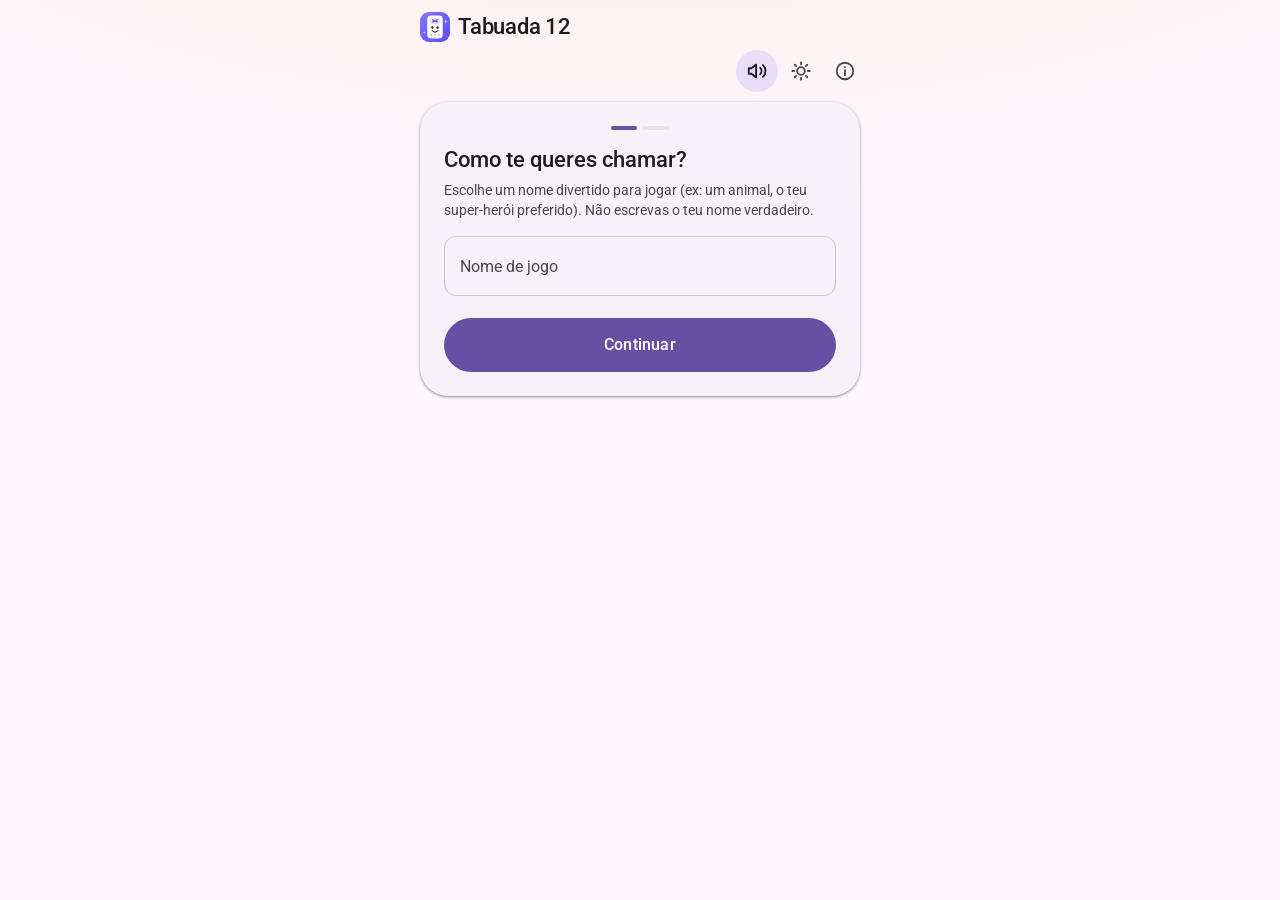
==== index.html @ 62dbfce0 "Record one entry per session and drop the duplicate footer link - the record history now appends the" ====
<!doctype html>
<html lang="pt-PT">
<head>
  <meta charset="utf-8">
  <meta name="viewport" content="width=device-width, initial-scale=1, viewport-fit=cover">
  <title>Tabuada 12 — Joga com o teu mascote</title>
  <meta name="description" content="Jogo gratuito para treinar a tabuada do 1 ao 12 com mascotes divertidos.">
  <meta name="theme-color" content="#fef7ff" media="(prefers-color-scheme: light)">
  <meta name="theme-color" content="#141218" media="(prefers-color-scheme: dark)">
  <link rel="icon" type="image/svg+xml" href="assets/icon.svg">
  <link rel="apple-touch-icon" href="assets/apple-touch-icon.png">
  <link rel="manifest" href="manifest.webmanifest">
  <link rel="preconnect" href="https://fonts.googleapis.com">
  <link rel="preconnect" href="https://fonts.gstatic.com" crossorigin>
  <link href="https://fonts.googleapis.com/css2?family=Roboto:wght@400;500;700&display=swap" rel="stylesheet">
  <link rel="stylesheet" href="styles.css">
  <script>
    (function () {
      try {
        var saved = localStorage.getItem('tabuada12.theme');
        var theme = saved === 'light' || saved === 'dark'
          ? saved
          : (window.matchMedia('(prefers-color-scheme: dark)').matches ? 'dark' : 'light');
        document.documentElement.dataset.theme = theme;
      } catch (error) {
        document.documentElement.dataset.theme = 'light';
      }
    })();
  </script>
</head>
<body>
  <main class="app">
    <header class="top-app-bar">
      <div class="brand">
        <div class="brand-mark" aria-hidden="true">
          <img src="assets/icon.svg" alt="" width="30" height="30">
        </div>
        <h1 class="brand-title">Tabuada 12</h1>
      </div>
      <div class="top-actions">
          <button id="soundToggle" class="icon-button" type="button" aria-pressed="true" aria-label="Desativar efeitos sonoros" title="Efeitos sonoros">
            <svg class="icon-on" viewBox="0 0 24 24" fill="none" stroke="currentColor" stroke-width="2" stroke-linecap="round" stroke-linejoin="round" aria-hidden="true">
              <path d="M11 5 6 9H3v6h3l5 4V5Z"/>
              <path d="M15.5 8.5a5 5 0 0 1 0 7"/>
              <path d="M18.5 5.5a9 9 0 0 1 0 13"/>
            </svg>
            <svg class="icon-off" viewBox="0 0 24 24" fill="none" stroke="currentColor" stroke-width="2" stroke-linecap="round" stroke-linejoin="round" aria-hidden="true">
              <path d="M11 5 6 9H3v6h3l5 4V5Z"/>
              <path d="m16 9 5 6M21 9l-5 6"/>
            </svg>
          </button>
          <button id="themeToggle" class="icon-button" type="button" aria-label="Mudar para tema noturno" title="Tema dia / noite">
            <svg class="icon-sun" viewBox="0 0 24 24" fill="none" stroke="currentColor" stroke-width="2" stroke-linecap="round" stroke-linejoin="round" aria-hidden="true">
              <circle cx="12" cy="12" r="4.2"/>
              <path d="M12 2.5v2M12 19.5v2M2.5 12h2M19.5 12h2M5.2 5.2l1.4 1.4M17.4 17.4l1.4 1.4M18.8 5.2l-1.4 1.4M6.6 17.4l-1.4 1.4"/>
            </svg>
            <svg class="icon-moon" viewBox="0 0 24 24" fill="none" stroke="currentColor" stroke-width="2" stroke-linecap="round" stroke-linejoin="round" aria-hidden="true">
              <path d="M20 14.5A8.5 8.5 0 0 1 9.5 4 8.5 8.5 0 1 0 20 14.5Z"/>
            </svg>
          </button>
          <button id="editBtn" class="icon-button" type="button" aria-label="Mudar nome ou mascote" title="Mudar nome ou mascote" hidden>
            <svg viewBox="0 0 24 24" fill="none" stroke="currentColor" stroke-width="2" stroke-linecap="round" stroke-linejoin="round" aria-hidden="true">
              <path d="M4 20h4L19 9a2.83 2.83 0 0 0-4-4L4 16v4Z"/>
              <path d="m14.5 5.5 4 4"/>
            </svg>
          </button>
          <button id="aboutBtn" class="icon-button" type="button" aria-label="Licença e privacidade" title="Licença e privacidade" aria-haspopup="dialog">
            <svg viewBox="0 0 24 24" fill="none" stroke="currentColor" stroke-width="2" stroke-linecap="round" stroke-linejoin="round" aria-hidden="true">
              <circle cx="12" cy="12" r="9"/>
              <path d="M12 11v5.5"/>
              <circle cx="12" cy="7.8" r="1.1" fill="currentColor" stroke="none"/>
            </svg>
          </button>
        </div>
    </header>

    <section class="card" id="setup" aria-label="Configuração do jogo">
      <div class="stepper" aria-hidden="true">
        <span class="stepper-dot is-active" id="stepDot1"></span>
        <span class="stepper-dot" id="stepDot2"></span>
      </div>

      <div id="nameStep">
        <h2 class="setup-title">Como te queres chamar?</h2>
        <p class="setup-text">Escolhe um nome divertido para jogar (ex: um animal, o teu super-herói preferido). Não escrevas o teu nome verdadeiro.</p>
        <form id="nameForm" novalidate>
          <div class="field">
            <input id="nameInput" class="field-input" type="text" name="alcunha" placeholder=" " maxlength="20" autocomplete="off" autocapitalize="words" spellcheck="false" enterkeyhint="next" aria-describedby="nameError">
            <label class="field-label" for="nameInput">Nome de jogo</label>
          </div>
          <p class="field-error" id="nameError" role="alert" hidden>Escreve um nome de jogo para continuar.</p>
          <button class="next-button spaced" type="submit">Continuar</button>
        </form>
      </div>

      <div id="mascotStep" hidden>
        <h2 class="setup-title" id="mascotTitle">Escolhe o teu mascote</h2>
        <p class="setup-text" id="mascotText">Quem queres que te faça as perguntas?</p>
        <div class="mascot-scroller" id="mascotScroller">
          <div class="mascot-grid" id="mascotGrid" role="group" aria-label="Escolhe o teu mascote"></div>
        </div>
        <div class="mascot-pages" id="mascotPages" aria-hidden="true"></div>
        <p class="mascot-hint" id="mascotHint">
          Desliza para ver mais
          <svg viewBox="0 0 24 24" fill="none" stroke="currentColor" stroke-width="2.2" stroke-linecap="round" stroke-linejoin="round" aria-hidden="true">
            <path d="M5 12h13"/>
            <path d="m12.5 5.5 6.5 6.5-6.5 6.5"/>
          </svg>
        </p>
        <div class="coach" id="coachPreview" hidden>
          <div class="coach-face">
            <div class="avatar" id="setupAvatar" aria-hidden="true"></div>
            <span class="coach-name" id="setupName">Mascote</span>
          </div>
          <p class="bubble" data-tone="info">
            <span class="bubble-text" id="setupBubbleText"></span>
          </p>
        </div>
        <button class="next-button spaced" id="startBtn" type="button" disabled>Vamos jogar!</button>
      </div>
    </section>

    <section id="game" hidden>
      <section class="stats" aria-label="Estatísticas da sessão">
        <div class="stat stat--time stat--static">
          <span class="stat-value" id="statTime" aria-label="Tempo de jogo">0:00</span>
          <span class="stat-label">Tempo</span>
        </div>
        <button class="stat stat--correct" id="statCorrectBtn" type="button" aria-haspopup="dialog">
          <span class="stat-value" id="statCorrect">0</span>
          <span class="stat-label">Acertos</span>
        </button>
        <button class="stat stat--miss" id="statMissBtn" type="button" aria-haspopup="dialog">
          <span class="stat-value" id="statMiss">0</span>
          <span class="stat-label">Falhas</span>
        </button>
        <div class="stat stat--static">
          <span class="stat-value" id="statStreak">0</span>
          <span class="stat-label">Série</span>
        </div>
        <button class="stat stat--best" id="statBestBtn" type="button" aria-haspopup="dialog">
          <span class="stat-value" id="statBest">0</span>
          <span class="stat-label">Recorde</span>
        </button>
      </section>

      <section class="card" id="card" aria-label="Jogo da tabuada">
        <div class="coach">
          <div class="coach-face">
            <div class="avatar" id="gameAvatar" aria-hidden="true"></div>
            <span class="coach-name" id="gameName">Mascote</span>
          </div>
          <p class="bubble" id="bubble" data-tone="neutral" aria-live="polite">
            <span class="bubble-icon" id="bubbleIcon" aria-hidden="true" hidden></span>
            <span class="bubble-text" id="bubbleText"></span>
          </p>
        </div>
        <p class="visually-hidden" id="srQuestion" aria-live="polite"></p>

        <div class="question" id="question" aria-hidden="true">
          <span id="factorA">3</span>
          <span class="operator">×</span>
          <span id="factorB">4</span>
          <span class="operator">=</span>
          <span class="answer is-empty" id="answerBox">?</span>
        </div>

        <div class="keypad" id="keypad" aria-label="Teclado numérico">
          <button type="button" class="key" data-key="1">1</button>
          <button type="button" class="key" data-key="2">2</button>
          <button type="button" class="key" data-key="3">3</button>
          <button type="button" class="key" data-key="4">4</button>
          <button type="button" class="key" data-key="5">5</button>
          <button type="button" class="key" data-key="6">6</button>
          <button type="button" class="key" data-key="7">7</button>
          <button type="button" class="key" data-key="8">8</button>
          <button type="button" class="key" data-key="9">9</button>
          <button type="button" class="key key--delete" data-key="del" aria-label="Apagar">
            <svg viewBox="0 0 24 24" fill="none" stroke="currentColor" stroke-width="2.1" stroke-linecap="round" stroke-linejoin="round" aria-hidden="true">
              <path d="M20 6H9.5a2 2 0 0 0-1.5.7l-4.3 5a2 2 0 0 0 0 2.6l4.3 5a2 2 0 0 0 1.5.7H20a2 2 0 0 0 2-2V8a2 2 0 0 0-2-2Z"/>
              <path d="m13 10 5 4M18 10l-5 4"/>
            </svg>
          </button>
          <button type="button" class="key" data-key="0">0</button>
          <button type="button" class="key key--confirm" id="confirmBtn" data-key="ok" aria-label="Confirmar resposta">
            <svg viewBox="0 0 24 24" fill="none" stroke="currentColor" stroke-width="2.6" stroke-linecap="round" stroke-linejoin="round" aria-hidden="true">
              <path d="m5 12.5 4.5 4.5L19 7.5"/>
            </svg>
          </button>
        </div>

        <button class="next-button spaced" id="nextBtn" type="button" hidden>Próxima conta</button>
      </section>
    </section>
  </main>

  <div class="confetti" id="confetti" aria-hidden="true"></div>

  <dialog class="sheet" id="correctDialog" aria-labelledby="correctTitle">
    <div class="sheet-handle" aria-hidden="true"></div>
    <h2 class="sheet-title" id="correctTitle" tabindex="-1">Acertos da sessão</h2>
    <div class="sheet-body">
      <p class="detail-lead" id="correctLead">0 acertos.</p>
      <p class="detail-split" id="correctSplit">0 à primeira, 0 à segunda.</p>
      <p class="about-note">
        Contas certas desde o início desta sessão de jogo. Acertar à segunda
        conta na mesma conta, mas não aumenta a série.
      </p>
    </div>
    <form method="dialog" class="sheet-actions">
      <button class="next-button" type="submit">Fechar</button>
    </form>
  </dialog>

  <dialog class="sheet" id="missDialog" aria-labelledby="missTitle">
    <div class="sheet-handle" aria-hidden="true"></div>
    <h2 class="sheet-title" id="missTitle" tabindex="-1">Falhas da sessão</h2>
    <div class="sheet-body">
      <p class="detail-lead" id="missLead">0 falhas.</p>
      <p class="detail-split" id="missSplit">0 na primeira tentativa, 0 na segunda.</p>
      <p class="about-note">
        Cada tentativa errada conta como uma falha, mesmo quando acertas na
        tentativa seguinte. As contas que falhas aparecem mais vezes.
      </p>
    </div>
    <form method="dialog" class="sheet-actions">
      <button class="next-button" type="submit">Fechar</button>
    </form>
  </dialog>

  <dialog class="sheet" id="bestDialog" aria-labelledby="bestTitle">
    <div class="sheet-handle" aria-hidden="true"></div>
    <h2 class="sheet-title" id="bestTitle" tabindex="-1">As melhores sessões</h2>
    <div class="sheet-body">
      <p class="detail-lead" id="bestLead">Ainda não há recordes.</p>
      <ol class="record-list" id="recordList"></ol>
      <p class="about-note" id="bestNote" hidden>
        Cada sessão conta uma vez, com a melhor série que alcançaste nela.
        A série são os acertos seguidos à primeira tentativa.
      </p>
    </div>
    <form method="dialog" class="sheet-actions">
      <button class="next-button" type="submit">Fechar</button>
    </form>
  </dialog>

  <dialog class="sheet" id="aboutDialog" aria-labelledby="aboutTitle">
    <div class="sheet-handle" aria-hidden="true"></div>
    <h2 class="sheet-title" id="aboutTitle" tabindex="-1">Sobre esta aplicação</h2>

    <div class="sheet-body">
      <section class="about-block">
        <h3 class="about-heading">
          <svg viewBox="0 0 24 24" fill="none" stroke="currentColor" stroke-width="2" stroke-linecap="round" stroke-linejoin="round" aria-hidden="true">
            <path d="M12 3 4.5 6v6c0 4.4 3.2 7.9 7.5 9 4.3-1.1 7.5-4.6 7.5-9V6Z"/>
          </svg>
          Privacidade
        </h3>
        <p>Nada do que escreves ou respondes sai deste dispositivo.</p>
        <ul>
          <li>Não há contas, nem servidores, nem base de dados.</li>
          <li>O nome de jogo, o mascote e o progresso ficam guardados no teu navegador.</li>
          <li>Não há análises, publicidade, rastreadores nem scripts de terceiros.</li>
          <li>O único pedido externo é a tipografia Roboto, ao Google Fonts, que não recebe dados teus.</li>
        </ul>
        <p class="about-note">
          O nome de jogo e o mascote ficam guardados durante 1 ano; o progresso
          expira ao fim de 24 horas. Podes apagar tudo limpando os dados do site
          no navegador.
        </p>
      </section>

      <section class="about-block">
        <h3 class="about-heading">
          <svg viewBox="0 0 24 24" fill="none" stroke="currentColor" stroke-width="2" stroke-linecap="round" stroke-linejoin="round" aria-hidden="true">
            <path d="M12 3v18M5 8h9a3 3 0 0 1 0 6H8a3 3 0 0 0 0 6h9"/>
          </svg>
          Licença
        </h3>
        <p>
          A aplicação é software livre, distribuída sob a
          <strong>licença MIT</strong>.
        </p>
        <ul class="about-list">
          <li>
            <strong>Fluent Emoji</strong> — mascotes da Microsoft, licença MIT.
          </li>
          <li>
            <strong>Roboto</strong> — tipografia da Google, licença Apache 2.0.
          </li>
          <li>
            <strong>Material Design 3</strong> — sistema visual da Google,
            licença Apache 2.0.
          </li>
        </ul>
        <p class="about-note">
          O texto integral das licenças está no ficheiro
          <code>LICENSE</code> do projeto.
        </p>
        <p class="about-link-row">
          <a class="about-link" href="https://github.com/mcduarte2000/tabuada12" target="_blank" rel="noopener noreferrer">
            <svg viewBox="0 0 24 24" fill="currentColor" aria-hidden="true">
              <path d="M12 .5C5.73.5.5 5.73.5 12a11.5 11.5 0 0 0 7.86 10.92c.58.1.79-.25.79-.56v-2c-3.2.7-3.88-1.37-3.88-1.37-.53-1.34-1.3-1.7-1.3-1.7-1.05-.72.08-.7.08-.7 1.17.08 1.78 1.2 1.78 1.2 1.03 1.77 2.7 1.26 3.36.96.1-.75.4-1.26.73-1.55-2.55-.29-5.23-1.28-5.23-5.7 0-1.26.45-2.29 1.19-3.1-.12-.29-.52-1.46.11-3.05 0 0 .97-.31 3.18 1.18a11 11 0 0 1 5.79 0c2.2-1.49 3.17-1.18 3.17-1.18.63 1.59.23 2.76.12 3.05.74.81 1.18 1.84 1.18 3.1 0 4.43-2.69 5.4-5.25 5.69.41.36.78 1.06.78 2.14v3.17c0 .31.21.67.8.56A11.5 11.5 0 0 0 23.5 12C23.5 5.73 18.27.5 12 .5Z"/>
            </svg>
            Ver o código no GitHub
          </a>
        </p>
      </section>
    </div>

    <form method="dialog" class="sheet-actions">
      <button class="next-button" type="submit">Fechar</button>
    </form>
  </dialog>

  <noscript>
    <p style="text-align:center;font-family:system-ui,sans-serif;padding:24px">Esta aplicação precisa de JavaScript ativado para funcionar.</p>
  </noscript>

  <script src="mascots.js"></script>
  <script src="app.js"></script>
</body>
</html>
---- styles.css ----
:root {
  color-scheme: light;

  --md-primary: #6750a4;
  --md-on-primary: #ffffff;
  --md-primary-container: #eaddff;
  --md-on-primary-container: #21005d;
  --md-secondary-container: #e8def8;
  --md-on-secondary-container: #1d192b;
  --md-surface: #fef7ff;
  --md-on-surface: #1d1b20;
  --md-surface-variant: #e7e0ec;
  --md-on-surface-variant: #49454f;
  --md-outline-variant: #cac4d0;
  --md-surface-container-low: #f7f2fa;
  --md-surface-container: #f3edf7;
  --md-surface-container-high: #ece6f0;
  --md-surface-container-highest: #e6e0e9;
  --md-error: #b3261e;
  --md-error-container: #f9dedc;
  --md-on-error-container: #410e0b;

  --success: #146c2e;
  --success-container: #c4eed0;
  --on-success-container: #00210b;

  --mascot-bg: #fde8d4;

  --elevation-1: 0 1px 2px 0 rgba(0, 0, 0, .3), 0 1px 3px 1px rgba(0, 0, 0, .12);
  --elevation-2: 0 1px 2px 0 rgba(0, 0, 0, .3), 0 2px 6px 2px rgba(0, 0, 0, .12);

  --motion-standard: cubic-bezier(.2, 0, 0, 1);
  --motion-emphasized: cubic-bezier(.05, .7, .1, 1);
}

:root[data-theme="dark"] {
  color-scheme: dark;

  --md-primary: #d0bcff;
  --md-on-primary: #381e72;
  --md-primary-container: #4f378b;
  --md-on-primary-container: #eaddff;
  --md-secondary-container: #4a4458;
  --md-on-secondary-container: #e8def8;
  --md-surface: #141218;
  --md-on-surface: #e6e0e9;
  --md-surface-variant: #49454f;
  --md-on-surface-variant: #cac4d0;
  --md-outline-variant: #49454f;
  --md-surface-container-low: #1d1b20;
  --md-surface-container: #211f26;
  --md-surface-container-high: #2b2930;
  --md-surface-container-highest: #36343b;
  --md-error: #f2b8b5;
  --md-error-container: #8c1d18;
  --md-on-error-container: #f9dedc;

  --success: #8bd99f;
  --success-container: #0b5222;
  --on-success-container: #a7f5b8;

  --elevation-1: 0 1px 2px 0 rgba(0, 0, 0, .5), 0 1px 3px 1px rgba(0, 0, 0, .35);
  --elevation-2: 0 1px 2px 0 rgba(0, 0, 0, .5), 0 2px 6px 2px rgba(0, 0, 0, .35);
}

:root[data-theme="dark"] .avatar {
  background: color-mix(in srgb, var(--mascot-bg) 24%, var(--md-surface-container));
}

:root[data-theme="dark"] .avatar img {
  filter: saturate(.94) brightness(1.04);
}

*, *::before, *::after { box-sizing: border-box; }

html {
  -webkit-text-size-adjust: 100%;
  text-size-adjust: 100%;
}

body {
  margin: 0;
  min-height: 100vh;
  min-height: 100svh;
  display: flex;
  padding:
    max(12px, env(safe-area-inset-top))
    max(16px, env(safe-area-inset-right))
    max(16px, env(safe-area-inset-bottom))
    max(16px, env(safe-area-inset-left));
  font-family: "Roboto", ui-rounded, system-ui, -apple-system, "Segoe UI", sans-serif;
  color: var(--md-on-surface);
  background:
    radial-gradient(120% 62% at 50% -20%, color-mix(in srgb, var(--mascot-bg) 62%, transparent) 0%, transparent 70%),
    var(--md-surface);
  -webkit-font-smoothing: antialiased;
  -webkit-tap-highlight-color: transparent;
  transition: background-color 300ms var(--motion-standard), color 300ms var(--motion-standard);
}

[hidden] { display: none !important; }

.visually-hidden {
  position: absolute !important;
  width: 1px;
  height: 1px;
  padding: 0;
  margin: -1px;
  overflow: hidden;
  clip: rect(0 0 0 0);
  white-space: nowrap;
  border: 0;
}

.app {
  width: 100%;
  max-width: 440px;
  margin: 0 auto;
  display: flex;
  flex-direction: column;
  min-height: 0;
}

.top-app-bar {
  display: flex;
  flex-direction: column;
  align-items: flex-start;
  gap: 8px;
  padding: 0 0 10px;
  min-width: 0;
}

.brand {
  display: flex;
  align-items: center;
  gap: 8px;
  min-width: 0;
  max-width: 100%;
}

.brand-mark {
  flex: none;
  display: grid;
  place-items: center;
  width: 30px;
  height: 30px;
  border-radius: 9px;
  overflow: hidden;
}

.brand-mark img {
  width: 100%;
  height: 100%;
  display: block;
}

.brand-title {
  margin: 0;
  min-width: 0;
  font-size: 22px;
  line-height: 1.2;
  font-weight: 500;
  letter-spacing: -.2px;
  white-space: nowrap;
  overflow: hidden;
  text-overflow: ellipsis;
}

.top-actions {
  display: flex;
  gap: 2px;
  flex: 0 0 auto;
  align-self: flex-end;
  margin-right: -6px;
}

.icon-button {
  position: relative;
  overflow: hidden;
  isolation: isolate;
  flex: none;
  width: 42px;
  height: 42px;
  display: grid;
  place-items: center;
  padding: 0;
  border: 0;
  border-radius: 50%;
  background: transparent;
  color: var(--md-on-surface-variant);
  cursor: pointer;
  touch-action: manipulation;
  transition: background-color 200ms var(--motion-standard), color 200ms var(--motion-standard);
}

.icon-button::before,
.key::before,
.next-button::before,
.mascot-option::before {
  content: "";
  position: absolute;
  inset: 0;
  z-index: -1;
  background: currentColor;
  opacity: 0;
  transition: opacity 150ms var(--motion-standard);
}

.icon-button:hover::before,
.key:hover::before,
.next-button:hover::before { opacity: .08; }

.icon-button:active::before,
.key:active::before,
.next-button:active::before { opacity: .12; }

.icon-button[aria-pressed="true"] {
  background: var(--md-secondary-container);
  color: var(--md-on-secondary-container);
}

.icon-button .icon-off { display: none; }
.icon-button[aria-pressed="false"] .icon-on { display: none; }
.icon-button[aria-pressed="false"] .icon-off { display: block; }

.icon-button svg { width: 22px; height: 22px; }

#themeToggle .icon-moon { display: none; }
:root[data-theme="dark"] #themeToggle .icon-moon { display: block; }
:root[data-theme="dark"] #themeToggle .icon-sun { display: none; }

.stats {
  display: flex;
  flex-wrap: wrap;
  gap: 5px;
  margin: 0 0 12px;
}

.stat {
  display: flex;
  flex: 1 1 auto;
  flex-direction: column;
  gap: 1px;
  min-width: max-content;
  padding: 8px 10px 9px;
  border: 0;
  border-radius: 16px;
  background: var(--md-surface-container);
  color: inherit;
  font: inherit;
  text-align: center;
  cursor: pointer;
  touch-action: manipulation;
  transition: background-color 150ms var(--motion-standard), transform 90ms var(--motion-standard);
}

.stat:active { transform: scale(.97); }

.stat::after {
  content: "";
  display: block;
  width: 16px;
  height: 2px;
  margin: 2px auto 0;
  border-radius: 1px;
  background: currentColor;
  opacity: .25;
}

.stat--static { cursor: default; }
.stat--static::after { display: none; }
.stat--static:active { transform: none; }

.stat-value {
  font-size: 20px;
  line-height: 1.3;
  font-weight: 700;
  font-variant-numeric: tabular-nums;
  letter-spacing: -.2px;
}

.stat-label {
  font-size: 11px;
  line-height: 1.36;
  font-weight: 500;
  letter-spacing: .25px;
  color: var(--md-on-surface-variant);
  white-space: nowrap;
}

.stat--time .stat-value {
  color: var(--md-primary);
}

.stat--correct .stat-value,
.stat--correct .stat-label {
  color: var(--success);
}

.stat--miss .stat-value,
.stat--miss .stat-label {
  color: var(--md-error);
}

.stat-value.bump { animation: bump 320ms var(--motion-emphasized); }

.card {
  position: relative;
  padding: clamp(16px, 4.4vw, 24px);
  border-radius: 28px;
  background: var(--md-surface-container-low);
  box-shadow: var(--elevation-1);
  transition: box-shadow 250ms var(--motion-standard), background-color 300ms var(--motion-standard);
  min-width: 0;
}

.card.is-correct,
.card.is-revealed { box-shadow: var(--elevation-2); }

.stepper {
  display: flex;
  justify-content: center;
  gap: 6px;
  margin-bottom: 16px;
}

.stepper-dot {
  width: 26px;
  height: 4px;
  border-radius: 2px;
  background: var(--md-surface-container-highest);
  transition: background-color 200ms var(--motion-standard);
}

.stepper-dot.is-active { background: var(--md-primary); }

.setup-title {
  margin: 0 0 6px;
  font-size: 22px;
  line-height: 1.27;
  font-weight: 500;
}

.setup-text {
  margin: 0 0 4px;
  font-size: 14px;
  line-height: 1.43;
  color: var(--md-on-surface-variant);
}

.field {
  position: relative;
  margin: 16px 0 6px;
}

.field-input {
  width: 100%;
  height: 60px;
  padding: 22px 16px 8px;
  border: 1px solid var(--md-outline-variant);
  border-radius: 12px;
  background: transparent;
  color: var(--md-on-surface);
  font: inherit;
  font-size: 18px;
  font-weight: 500;
  outline: none;
  transition: border-color 150ms var(--motion-standard), box-shadow 150ms var(--motion-standard);
}

.field-input:focus {
  border-color: var(--md-primary);
  box-shadow: inset 0 0 0 1px var(--md-primary);
}

.field-label {
  position: absolute;
  left: 12px;
  top: 50%;
  transform: translateY(-50%);
  padding: 0 4px;
  background: var(--md-surface-container-low);
  color: var(--md-on-surface-variant);
  font-size: 16px;
  pointer-events: none;
  transition: top 150ms var(--motion-standard), font-size 150ms var(--motion-standard), color 150ms var(--motion-standard), background-color 300ms var(--motion-standard);
}

.field-input:focus + .field-label,
.field-input:not(:placeholder-shown) + .field-label {
  top: 0;
  font-size: 12px;
  color: var(--md-primary);
}

.field-error {
  margin: 4px 0 0;
  font-size: 12.5px;
  line-height: 1.28;
  font-weight: 500;
  color: var(--md-error);
}

.mascot-scroller {
  position: relative;
  margin: 12px -4px 0;
}

.mascot-scroller::after {
  content: "";
  position: absolute;
  top: 0;
  right: -4px;
  bottom: 10px;
  width: 30px;
  pointer-events: none;
  opacity: 0;
  background: linear-gradient(to right, transparent, var(--md-surface-container-low) 78%);
  transition: opacity 200ms var(--motion-standard);
}

.mascot-scroller.can-scroll-right::after { opacity: 1; }

.mascot-pages {
  display: flex;
  align-items: center;
  justify-content: center;
  gap: 5px;
  margin: 8px 0 0;
  min-height: 8px;
}

.mascot-pages i {
  display: block;
  width: 7px;
  height: 7px;
  border-radius: 50%;
  background: var(--md-surface-container-highest);
  transition: background-color 160ms var(--motion-standard), transform 160ms var(--motion-standard);
}

.mascot-pages i.is-active {
  background: var(--md-primary);
  transform: scale(1.25);
}

.mascot-pages i.is-near {
  background: color-mix(in srgb, var(--md-primary) 45%, var(--md-surface-container-highest));
}

.mascot-hint {
  display: flex;
  align-items: center;
  justify-content: center;
  gap: 5px;
  width: fit-content;
  margin: 6px auto 0;
  padding: 4px 11px 4px 9px;
  border-radius: 999px;
  background: var(--md-secondary-container);
  color: var(--md-on-secondary-container);
  font-size: 12px;
  line-height: 1.3;
  font-weight: 500;
  letter-spacing: .2px;
  transition: opacity 200ms var(--motion-standard);
}

.mascot-hint[hidden] { display: none !important; }

.mascot-hint svg {
  width: 14px;
  height: 14px;
  animation: nudge-right 1.6s var(--motion-standard) infinite;
}

.mascot-grid {
  display: flex;
  gap: 8px;
  margin: 0;
  padding: 4px 4px 10px;
  overflow-x: auto;
  overflow-y: hidden;
  overscroll-behavior-x: contain;
  -webkit-overflow-scrolling: touch;
  scrollbar-width: none;
  touch-action: pan-x;
  cursor: grab;
}

.mascot-grid:active { cursor: grabbing; }

.mascot-grid::-webkit-scrollbar { display: none; }

.mascot-option {
  position: relative;
  overflow: hidden;
  isolation: isolate;
  flex: 0 0 auto;
  width: 76px;
  display: flex;
  flex-direction: column;
  align-items: center;
  gap: 2px;
  padding: 6px 4px 5px;
  border: 1.5px solid transparent;
  border-radius: 16px;
  background: var(--md-surface-container);
  color: var(--md-on-surface);
  font: inherit;
  cursor: pointer;
  touch-action: pan-x;
  transition: background-color 150ms var(--motion-standard), border-color 150ms var(--motion-standard), transform 80ms var(--motion-standard);
}

.mascot-option:active { transform: scale(.95); }
.mascot-option:hover::before { opacity: .06; }

.mascot-option[aria-pressed="true"] {
  background: var(--md-primary-container);
  border-color: var(--md-primary);
  color: var(--md-on-primary-container);
}

.mascot-option-avatar {
  display: grid;
  place-items: center;
  width: 44px;
  height: 44px;
  border-radius: 50%;
  background: var(--option-bg, transparent);
  transition: background-color 200ms var(--motion-standard);
}

.mascot-option-avatar img {
  width: 100%;
  height: 100%;
  display: block;
}

.mascot-option-name {
  max-width: 100%;
  overflow: hidden;
  text-overflow: ellipsis;
  white-space: nowrap;
  font-size: 11px;
  line-height: 1.3;
  font-weight: 500;
}

.coach {
  display: flex;
  align-items: flex-start;
  gap: 9px;
  margin: 12px 0 0;
}

#game .coach { margin: 0 0 10px; }

.coach-face {
  flex: none;
  display: flex;
  flex-direction: column;
  align-items: center;
  gap: 3px;
  width: 52px;
}

.coach-name {
  max-width: 100%;
  overflow: hidden;
  text-overflow: ellipsis;
  white-space: nowrap;
  font-size: 10.5px;
  line-height: 1.2;
  font-weight: 500;
  letter-spacing: .1px;
  color: var(--md-on-surface-variant);
  text-align: center;
}

#coachPreview .coach-name { font-size: 10.5px; }

#mascotStep {
  display: flex;
  flex-direction: column;
  min-width: 0;
}

#mascotStep .next-button {
  order: 4;
  margin-top: 10px;
}

#coachPreview {
  order: 3;
  align-items: center;
  margin: 6px 0 0;
}

#coachPreview .bubble {
  min-height: 0;
  padding: 7px 11px;
  font-size: 13.5px;
  line-height: 1.35;
}

#setup {
  display: flex;
  flex-direction: column;
}

.mascot-grid { flex: 0 0 auto; }

.avatar {
  flex: none;
  display: grid;
  place-items: center;
  width: 52px;
  height: 52px;
  border-radius: 50%;
  background: var(--mascot-bg);
  overflow: hidden;
  transition: background-color 250ms var(--motion-standard);
}

.avatar img { width: 100%; height: 100%; display: block; }

.avatar.yay { animation: yay 560ms var(--motion-emphasized); }
.avatar.oops { animation: oops 460ms var(--motion-standard); }

.bubble {
  position: relative;
  flex: 1;
  min-width: 0;
  min-height: 52px;
  display: flex;
  align-items: center;
  gap: 7px;
  margin: 0;
  padding: 9px 13px;
  border-radius: 16px;
  border-top-left-radius: 5px;
  background: var(--md-surface-container-high);
  color: var(--md-on-surface);
  font-size: 14.5px;
  line-height: 1.38;
  font-weight: 500;
  transition: background-color 200ms var(--motion-standard), color 200ms var(--motion-standard);
}

.bubble::before {
  content: "";
  position: absolute;
  left: -7px;
  top: 12px;
  width: 0;
  height: 0;
  border-top: 7px solid transparent;
  border-bottom: 7px solid transparent;
  border-right: 8px solid var(--md-surface-container-high);
  transition: border-right-color 200ms var(--motion-standard);
}

.bubble[data-tone="ok"] { background: var(--success-container); color: var(--on-success-container); }
.bubble[data-tone="ok"]::before { border-right-color: var(--success-container); }
.bubble[data-tone="err"] { background: var(--md-error-container); color: var(--md-on-error-container); }
.bubble[data-tone="err"]::before { border-right-color: var(--md-error-container); }
.bubble[data-tone="info"] { background: var(--md-primary-container); color: var(--md-on-primary-container); }
.bubble[data-tone="info"]::before { border-right-color: var(--md-primary-container); }

.bubble-icon {
  flex: none;
  display: inline-flex;
  width: 17px;
  height: 17px;
}

.bubble-icon svg { width: 100%; height: 100%; }

.bubble-text { min-width: 0; }

.question {
  display: flex;
  align-items: center;
  justify-content: center;
  gap: clamp(4px, 1.6vw, 10px);
  margin: 2px 0 8px;
  min-height: 1.2em;
  font-size: clamp(30px, 9.8vw, 44px);
  font-weight: 700;
  line-height: 1.18;
  letter-spacing: -.6px;
  font-variant-numeric: tabular-nums;
  color: var(--md-on-surface);
}

.question.pop { animation: pop-in 260ms var(--motion-emphasized); }
.question.shake { animation: shake 400ms var(--motion-standard); }

.operator {
  font-weight: 400;
  color: var(--md-on-surface-variant);
  letter-spacing: 0;
}

.answer {
  display: inline-flex;
  align-items: center;
  justify-content: center;
  min-width: 1.5ch;
  min-height: 1.08em;
  padding: .02em .16em .06em;
  border-radius: 14px;
  background: var(--md-primary-container);
  color: var(--md-on-primary-container);
  font-size: .8em;
  line-height: 1.1;
  letter-spacing: -.4px;
  transition: background-color 180ms var(--motion-standard), color 180ms var(--motion-standard);
}

.answer.is-empty {
  background: var(--md-surface-container-highest);
  color: var(--md-on-surface-variant);
}

.card.is-correct .answer,
.card.is-revealed .answer {
  background: var(--success-container);
  color: var(--on-success-container);
}

.answer.flash { animation: flash 360ms var(--motion-standard); }
.answer.pop { animation: answer-pop 260ms var(--motion-emphasized); }

.keypad {
  display: grid;
  grid-template-columns: repeat(3, 1fr);
  gap: clamp(7px, 2vw, 10px);
}

.key {
  position: relative;
  overflow: hidden;
  isolation: isolate;
  display: grid;
  place-items: center;
  height: clamp(46px, 7vh, 60px);
  padding: 0;
  border: 0;
  border-radius: 20px;
  background: var(--md-secondary-container);
  color: var(--md-on-secondary-container);
  font: inherit;
  font-size: clamp(21px, 5.6vw, 25px);
  font-weight: 500;
  font-variant-numeric: tabular-nums;
  cursor: pointer;
  user-select: none;
  touch-action: manipulation;
  transition: transform 90ms var(--motion-standard);
}

.key:active { transform: scale(.97); }
.key svg { width: 25px; height: 25px; }

.key--delete {
  background: var(--md-surface-container-highest);
  color: var(--md-on-surface-variant);
}

.key--confirm {
  background: var(--md-primary);
  color: var(--md-on-primary);
}

.key--confirm:disabled {
  background: color-mix(in srgb, var(--md-on-surface) 12%, transparent);
  color: color-mix(in srgb, var(--md-on-surface) 38%, transparent);
  cursor: not-allowed;
  transform: none;
}

.key--confirm:disabled::before { display: none; }

.next-button {
  position: relative;
  overflow: hidden;
  isolation: isolate;
  width: 100%;
  min-height: 54px;
  margin-top: 12px;
  padding: 0 24px;
  border: 0;
  border-radius: 27px;
  background: var(--md-primary);
  color: var(--md-on-primary);
  font: inherit;
  font-size: 16px;
  line-height: 1.25;
  font-weight: 500;
  letter-spacing: .2px;
  cursor: pointer;
  touch-action: manipulation;
  transition: transform 90ms var(--motion-standard);
}

.next-button:active { transform: scale(.98); }

.next-button:disabled {
  background: color-mix(in srgb, var(--md-on-surface) 12%, transparent);
  color: color-mix(in srgb, var(--md-on-surface) 38%, transparent);
  cursor: not-allowed;
  transform: none;
}

.next-button:disabled::before { display: none; }

.next-button.spaced { margin-top: 16px; }

.ripple {
  position: absolute;
  z-index: -1;
  border-radius: 50%;
  background: currentColor;
  opacity: .22;
  transform: scale(0);
  pointer-events: none;
  animation: ripple 520ms var(--motion-standard) forwards;
}

button:focus-visible,
input:focus-visible {
  outline: 3px solid var(--md-primary);
  outline-offset: 2px;
}

.sheet {
  width: min(440px, calc(100vw - 32px));
  max-height: min(86svh, 620px);
  padding: 0;
  border: 0;
  border-radius: 28px;
  background: var(--md-surface-container-low);
  color: var(--md-on-surface);
  box-shadow: 0 24px 60px -20px rgba(0, 0, 0, .45);
  overflow: hidden;
}

.sheet[open] {
  display: flex;
  flex-direction: column;
  animation: sheet-in 240ms var(--motion-emphasized);
}

.sheet::backdrop {
  background: rgba(12, 10, 20, .5);
  backdrop-filter: blur(2px);
}

.sheet-handle {
  flex: none;
  width: 34px;
  height: 4px;
  margin: 10px auto 0;
  border-radius: 2px;
  background: var(--md-surface-container-highest);
}

.sheet-title {
  flex: none;
  margin: 10px 22px 6px;
  font-size: 20px;
  line-height: 1.25;
  font-weight: 500;
}

.sheet-body {
  flex: 1 1 auto;
  min-height: 0;
  overflow-y: auto;
  overscroll-behavior: contain;
  padding: 0 22px 4px;
}

.about-block + .about-block {
  margin-top: 18px;
  padding-top: 16px;
  border-top: 1px solid var(--md-outline-variant);
}

.about-heading {
  display: flex;
  align-items: center;
  gap: 7px;
  margin: 0 0 6px;
  font-size: 14.5px;
  line-height: 1.3;
  font-weight: 700;
  letter-spacing: .3px;
  text-transform: uppercase;
  color: var(--md-primary);
}

.about-heading svg {
  flex: none;
  width: 17px;
  height: 17px;
}

.about-block p {
  margin: 0 0 8px;
  font-size: 14px;
  line-height: 1.45;
  color: var(--md-on-surface);
}

.about-block ul {
  margin: 0 0 8px;
  padding-left: 20px;
  font-size: 14px;
  line-height: 1.45;
}

.about-block li { margin-bottom: 5px; }
.about-block li:last-child { margin-bottom: 0; }

.about-note {
  font-size: 12.5px !important;
  line-height: 1.4 !important;
  color: var(--md-on-surface-variant) !important;
}

.about-block code {
  padding: 1px 5px;
  border-radius: 5px;
  background: var(--md-surface-container-highest);
  font-family: ui-monospace, "SF Mono", Menlo, monospace;
  font-size: 12px;
}

.detail-lead {
  margin: 2px 0 4px;
  font-size: 30px;
  line-height: 1.2;
  font-weight: 700;
  font-variant-numeric: tabular-nums;
  color: var(--md-on-surface);
}

.detail-split {
  margin: 0 0 10px;
  font-size: 14px;
  line-height: 1.4;
  font-weight: 500;
  color: var(--md-on-surface-variant);
}

.record-list {
  margin: 4px 0 10px;
  padding: 0;
  list-style: none;
  display: flex;
  flex-direction: column;
  gap: 6px;
}

.record-list li {
  display: flex;
  align-items: baseline;
  gap: 10px;
  padding: 8px 12px;
  border-radius: 12px;
  background: var(--md-surface-container);
  font-size: 14px;
  line-height: 1.35;
}

.record-list li.is-latest {
  background: var(--md-primary-container);
  color: var(--md-on-primary-container);
}

.record-rank {
  flex: none;
  width: 1.4em;
  font-weight: 700;
  font-variant-numeric: tabular-nums;
  opacity: .55;
}

.record-value {
  flex: 1;
  font-weight: 700;
  font-variant-numeric: tabular-nums;
}

.record-date {
  flex: none;
  font-size: 12.5px;
  color: var(--md-on-surface-variant);
}

.record-list li.is-latest .record-date { color: inherit; opacity: .8; }

.detail-empty {
  margin: 8px 0 10px;
  padding: 14px;
  border-radius: 12px;
  background: var(--md-surface-container);
  font-size: 14px;
  line-height: 1.4;
  color: var(--md-on-surface-variant);
  text-align: center;
}

.about-link-row { margin: 12px 0 0 !important; }

.about-link {
  display: inline-flex;
  align-items: center;
  gap: 7px;
  padding: 9px 16px 9px 12px;
  border-radius: 999px;
  background: var(--md-secondary-container);
  color: var(--md-on-secondary-container);
  font-size: 13.5px;
  font-weight: 500;
  text-decoration: none;
  transition: background-color 150ms var(--motion-standard), transform 90ms var(--motion-standard);
}

.about-link:hover { background: var(--md-primary-container); color: var(--md-on-primary-container); }
.about-link:active { transform: scale(.97); }

.about-link svg {
  flex: none;
  width: 17px;
  height: 17px;
}

.sheet-actions {
  flex: none;
  padding: 12px 22px 18px;
}

.sheet-actions .next-button { margin-top: 0; }

@keyframes sheet-in {
  from { opacity: 0; transform: translateY(14px) scale(.98); }
  to { opacity: 1; transform: none; }
}

.confetti {
  position: fixed;
  inset: 0;
  z-index: 20;
  overflow: hidden;
  pointer-events: none;
}

.confetti i {
  position: absolute;
  top: -16px;
  width: 8px;
  height: 12px;
  border-radius: 2px;
  animation: fall 1.4s linear forwards;
}

:root[data-theme="dark"] .card { border: 1px solid var(--md-outline-variant); }

@media (max-height: 680px) {
    .top-app-bar { gap: 0; padding-bottom: 6px; }
  .brand-mark { width: 26px; height: 26px; border-radius: 8px; }
  .brand-title { font-size: 19px; }
  .icon-button { width: 38px; height: 38px; }
  .icon-button svg { width: 19px; height: 19px; }
  .key { height: 44px; }
  .avatar { width: 44px; height: 44px; }
  .bubble { min-height: 44px; padding: 7px 12px; font-size: 13.5px; }
  .question { font-size: 30px; margin-bottom: 6px; }
  .stat { padding: 6px 8px 8px; }
  .stat-value { font-size: 17px; line-height: 1.3; }
  .stat-label { font-size: 10px; letter-spacing: .1px; }
  .mascot-option { padding: 4px 3px; }
  .mascot-option-avatar { width: 34px; height: 34px; }
}

@media (max-width: 380px) {
  .brand-title { font-size: 18px; line-height: 1.22; }
  .icon-button { width: 38px; height: 38px; }
  .icon-button svg { width: 20px; height: 20px; }
}

@media (max-width: 360px) {
  .question { font-size: 28px; gap: 4px; }
  .mascot-grid { gap: 5px; }
  .mascot-option-name { font-size: 10px; }
  .stat-value { font-size: 17px; }
  .stat { padding: 7px 7px 8px; }
}

@keyframes nudge-right {
  0%, 62%, 100% { transform: translateX(0); }
  30% { transform: translateX(3px); }
}

@keyframes pop-in {
  from { opacity: 0; transform: translateY(6px) scale(.985); }
  to { opacity: 1; transform: none; }
}

@keyframes answer-pop {
  0% { transform: scale(1); }
  45% { transform: scale(1.09); }
  100% { transform: scale(1); }
}

@keyframes shake {
  0%, 100% { transform: translateX(0); }
  20% { transform: translateX(-7px); }
  40% { transform: translateX(7px); }
  60% { transform: translateX(-4px); }
  80% { transform: translateX(4px); }
}

@keyframes flash {
  0%, 100% { background: var(--md-surface-container-highest); color: var(--md-on-surface-variant); }
  50% { background: var(--md-error-container); color: var(--md-on-error-container); }
}

@keyframes bump {
  0% { transform: scale(1); }
  40% { transform: scale(1.18); }
  100% { transform: scale(1); }
}

@keyframes yay {
  0%, 100% { transform: none; }
  25% { transform: translateY(-7px) rotate(-7deg); }
  55% { transform: translateY(-3px) rotate(6deg); }
  80% { transform: translateY(-1px) rotate(-3deg); }
}

@keyframes oops {
  0%, 100% { transform: none; }
  20% { transform: rotate(-8deg); }
  45% { transform: rotate(7deg); }
  70% { transform: rotate(-4deg); }
}

@keyframes ripple {
  to { transform: scale(1); opacity: 0; }
}

@keyframes fall {
  to { transform: translateY(106vh) rotate(560deg); opacity: .85; }
}

@media (prefers-reduced-motion: reduce) {
  *, *::before, *::after {
    animation-duration: .01ms !important;
    animation-iteration-count: 1 !important;
    transition-duration: .01ms !important;
  }
  .ripple { display: none; }
  .confetti { display: none; }
}
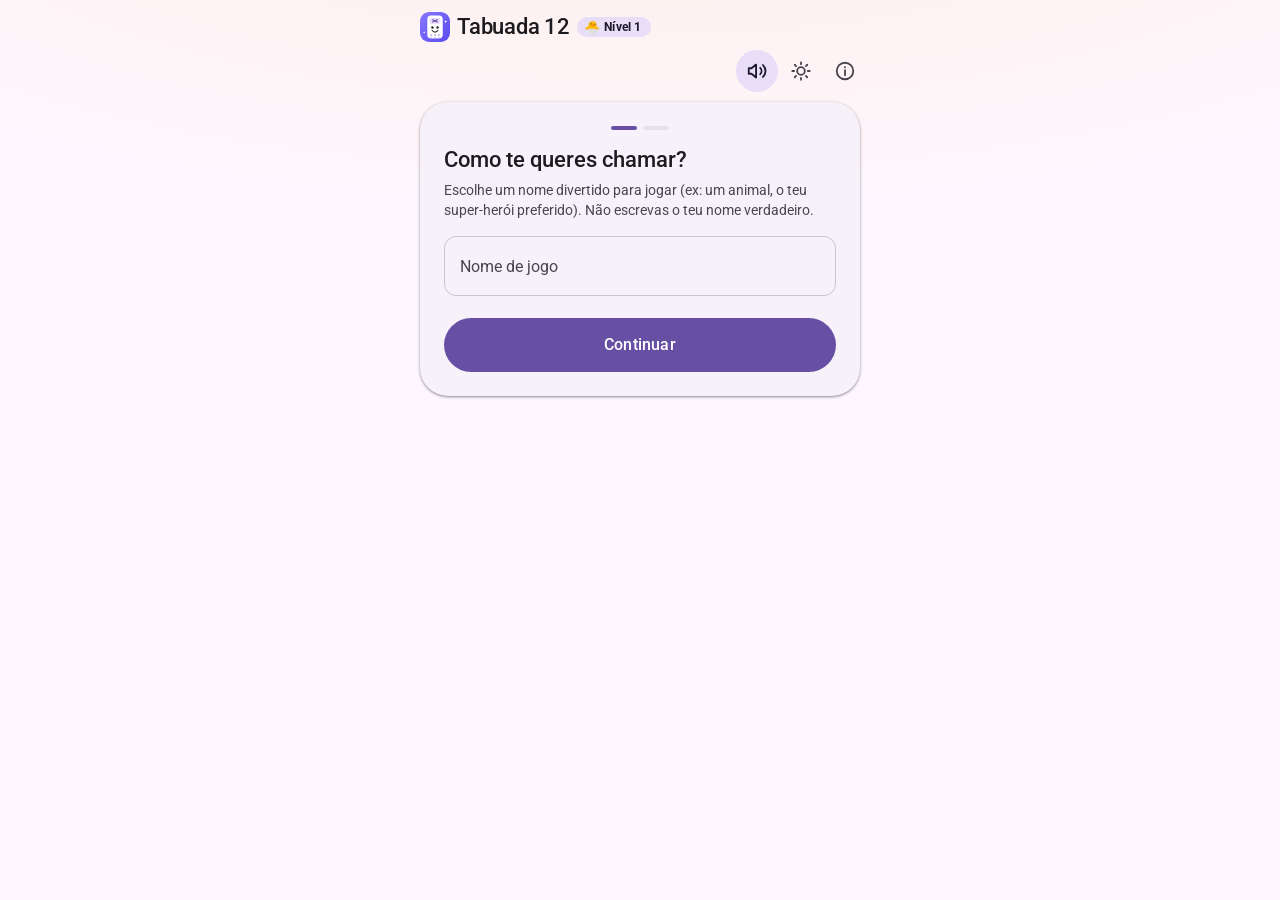
==== commit 9dc4c5b2: "Add six levels, a per-question countdown and fix the mascot-change cheat - six levels with their own" ====
--- a/index.html
+++ b/index.html
@@ -10,6 +10,10 @@
   <link rel="icon" type="image/svg+xml" href="assets/icon.svg">
   <link rel="apple-touch-icon" href="assets/apple-touch-icon.png">
   <link rel="manifest" href="manifest.webmanifest">
+  <meta name="apple-mobile-web-app-capable" content="yes">
+  <meta name="apple-mobile-web-app-status-bar-style" content="default">
+  <meta name="apple-mobile-web-app-title" content="Tabuada 12">
+  <meta name="mobile-web-app-capable" content="yes">
   <link rel="preconnect" href="https://fonts.googleapis.com">
   <link rel="preconnect" href="https://fonts.gstatic.com" crossorigin>
   <link href="https://fonts.googleapis.com/css2?family=Roboto:wght@400;500;700&display=swap" rel="stylesheet">
@@ -36,6 +40,10 @@
           <img src="assets/icon.svg" alt="" width="30" height="30">
         </div>
         <h1 class="brand-title">Tabuada 12</h1>
+        <span class="level-badge" id="levelBadge" aria-live="polite">
+          <span class="level-emoji" id="levelEmoji" aria-hidden="true">🐣</span>
+          <span class="level-text" id="levelText">Nível 1</span>
+        </span>
       </div>
       <div class="top-actions">
           <button id="soundToggle" class="icon-button" type="button" aria-pressed="true" aria-label="Desativar efeitos sonoros" title="Efeitos sonoros">
@@ -62,6 +70,13 @@
             <svg viewBox="0 0 24 24" fill="none" stroke="currentColor" stroke-width="2" stroke-linecap="round" stroke-linejoin="round" aria-hidden="true">
               <path d="M4 20h4L19 9a2.83 2.83 0 0 0-4-4L4 16v4Z"/>
               <path d="m14.5 5.5 4 4"/>
+            </svg>
+          </button>
+          <button id="installBtn" class="icon-button" type="button" aria-label="Instalar aplicação" title="Instalar aplicação" hidden>
+            <svg viewBox="0 0 24 24" fill="none" stroke="currentColor" stroke-width="2" stroke-linecap="round" stroke-linejoin="round" aria-hidden="true">
+              <path d="M12 3.5v11"/>
+              <path d="m7.5 10 4.5 4.5 4.5-4.5"/>
+              <path d="M4.5 16.5v2a2 2 0 0 0 2 2h11a2 2 0 0 0 2-2v-2"/>
             </svg>
           </button>
           <button id="aboutBtn" class="icon-button" type="button" aria-label="Licença e privacidade" title="Licença e privacidade" aria-haspopup="dialog">
@@ -158,11 +173,11 @@
         <p class="visually-hidden" id="srQuestion" aria-live="polite"></p>
 
         <div class="question" id="question" aria-hidden="true">
-          <span id="factorA">3</span>
-          <span class="operator">×</span>
-          <span id="factorB">4</span>
-          <span class="operator">=</span>
-          <span class="answer is-empty" id="answerBox">?</span>
+          <span class="q-slot" id="slotA">3</span>
+          <span class="operator" id="operatorX">×</span>
+          <span class="q-slot" id="slotB">4</span>
+          <span class="operator" id="operatorEq">=</span>
+          <span class="q-slot" id="slotR">5</span>
         </div>
 
         <div class="keypad" id="keypad" aria-label="Teclado numérico">
@@ -196,6 +211,15 @@
 
   <div class="confetti" id="confetti" aria-hidden="true"></div>
 
+  <div class="level-up" id="levelUp" role="status" aria-live="assertive" hidden>
+    <div class="level-up-card">
+      <span class="level-up-emoji" id="levelUpEmoji" aria-hidden="true">🐣</span>
+      <p class="level-up-kicker">Subiste de nível!</p>
+      <p class="level-up-title" id="levelUpTitle">Nível 2</p>
+      <p class="level-up-name" id="levelUpName">Aprendiz</p>
+    </div>
+  </div>
+
   <dialog class="sheet" id="correctDialog" aria-labelledby="correctTitle">
     <div class="sheet-handle" aria-hidden="true"></div>
     <h2 class="sheet-title" id="correctTitle" tabindex="-1">Acertos da sessão</h2>
@@ -236,7 +260,8 @@
       <ol class="record-list" id="recordList"></ol>
       <p class="about-note" id="bestNote" hidden>
         Cada sessão conta uma vez, com a melhor série que alcançaste nela.
-        A série são os acertos seguidos à primeira tentativa.
+        A série são os acertos seguidos à primeira tentativa. A linha marcada
+        "agora" é a sessão em curso.
       </p>
     </div>
     <form method="dialog" class="sheet-actions">
--- a/styles.css
+++ b/styles.css
@@ -133,9 +133,10 @@
 .brand {
   display: flex;
   align-items: center;
-  gap: 8px;
+  gap: 7px;
   min-width: 0;
   max-width: 100%;
+  flex-wrap: wrap;
 }
 
 .brand-mark {
@@ -165,6 +166,10 @@
   overflow: hidden;
   text-overflow: ellipsis;
 }
+
+.brand { justify-content: flex-start; }
+
+.level-badge { margin-left: auto; }
 
 .top-actions {
   display: flex;
@@ -704,6 +709,38 @@
   letter-spacing: 0;
 }
 
+.q-slot.is-answer {
+  display: inline-flex;
+  align-items: center;
+  justify-content: center;
+  min-width: 1.5ch;
+  min-height: 1.08em;
+  padding: .02em .16em .06em;
+  border-radius: 14px;
+  background: var(--md-primary-container);
+  color: var(--md-on-primary-container);
+  font-size: .8em;
+  line-height: 1.1;
+  letter-spacing: -.4px;
+  transition: background-color 180ms var(--motion-standard), color 180ms var(--motion-standard);
+}
+
+.q-slot.is-answer.is-empty {
+  background: var(--md-surface-container-highest);
+  color: var(--md-on-surface-variant);
+}
+
+.card.is-correct .q-slot.is-answer,
+.card.is-revealed .q-slot.is-answer {
+  background: var(--success-container);
+  color: var(--on-success-container);
+}
+
+.q-slot.is-answer.flash { animation: flash 360ms var(--motion-standard); }
+.q-slot.is-answer.pop { animation: answer-pop 260ms var(--motion-emphasized); }
+
+.q-slot.is-unknown { color: var(--md-primary); }
+
 .answer {
   display: inline-flex;
   align-items: center;
@@ -977,7 +1014,7 @@
   line-height: 1.35;
 }
 
-.record-list li.is-latest {
+.record-list li.is-live {
   background: var(--md-primary-container);
   color: var(--md-on-primary-container);
 }
@@ -1002,7 +1039,7 @@
   color: var(--md-on-surface-variant);
 }
 
-.record-list li.is-latest .record-date { color: inherit; opacity: .8; }
+.record-list li.is-live .record-date { color: inherit; opacity: .8; }
 
 .detail-empty {
   margin: 8px 0 10px;
@@ -1102,6 +1139,102 @@
   .stat { padding: 7px 7px 8px; }
 }
 
+.level-badge {
+  display: inline-flex;
+  align-items: center;
+  gap: 4px;
+  padding: 3px 9px 3px 7px;
+  border-radius: 999px;
+  background: var(--md-secondary-container);
+  color: var(--md-on-secondary-container);
+  font-size: 11.5px;
+  line-height: 1.3;
+  font-weight: 700;
+  letter-spacing: .2px;
+  white-space: nowrap;
+  transition: background-color 250ms var(--motion-standard), transform 250ms var(--motion-emphasized);
+}
+
+.level-badge.pop { animation: level-pop 520ms var(--motion-emphasized); }
+
+.level-emoji { font-size: 13px; line-height: 1; }
+
+.stat--time.warning .stat-value { color: #b26a00; }
+.stat--time.danger .stat-value { color: var(--md-error); }
+.stat--time.danger { animation: time-pulse 1s var(--motion-standard) infinite; }
+
+.level-up {
+  position: fixed;
+  inset: 0;
+  z-index: 30;
+  display: grid;
+  place-items: center;
+  padding: 24px;
+  background: rgba(12, 10, 20, .55);
+  backdrop-filter: blur(3px);
+}
+
+.level-up[hidden] { display: none !important; }
+
+.level-up-card {
+  width: min(300px, 100%);
+  padding: 26px 22px 22px;
+  border-radius: 28px;
+  background: var(--md-surface-container-low);
+  box-shadow: 0 30px 70px -24px rgba(0, 0, 0, .55);
+  text-align: center;
+  animation: level-card 520ms var(--motion-emphasized);
+}
+
+.level-up-emoji {
+  display: block;
+  font-size: 64px;
+  line-height: 1;
+  margin-bottom: 10px;
+}
+
+.level-up-kicker {
+  margin: 0 0 2px;
+  font-size: 12.5px;
+  line-height: 1.3;
+  font-weight: 700;
+  letter-spacing: .6px;
+  text-transform: uppercase;
+  color: var(--md-primary);
+}
+
+.level-up-title {
+  margin: 0;
+  font-size: 34px;
+  line-height: 1.15;
+  font-weight: 700;
+  letter-spacing: -.5px;
+}
+
+.level-up-name {
+  margin: 2px 0 0;
+  font-size: 15px;
+  line-height: 1.3;
+  font-weight: 500;
+  color: var(--md-on-surface-variant);
+}
+
+@keyframes level-pop {
+  0% { transform: scale(1); }
+  35% { transform: scale(1.16); }
+  100% { transform: scale(1); }
+}
+
+@keyframes level-card {
+  from { opacity: 0; transform: translateY(18px) scale(.92); }
+  to { opacity: 1; transform: none; }
+}
+
+@keyframes time-pulse {
+  0%, 100% { transform: none; }
+  50% { transform: scale(1.05); }
+}
+
 @keyframes nudge-right {
   0%, 62%, 100% { transform: translateX(0); }
   30% { transform: translateX(3px); }
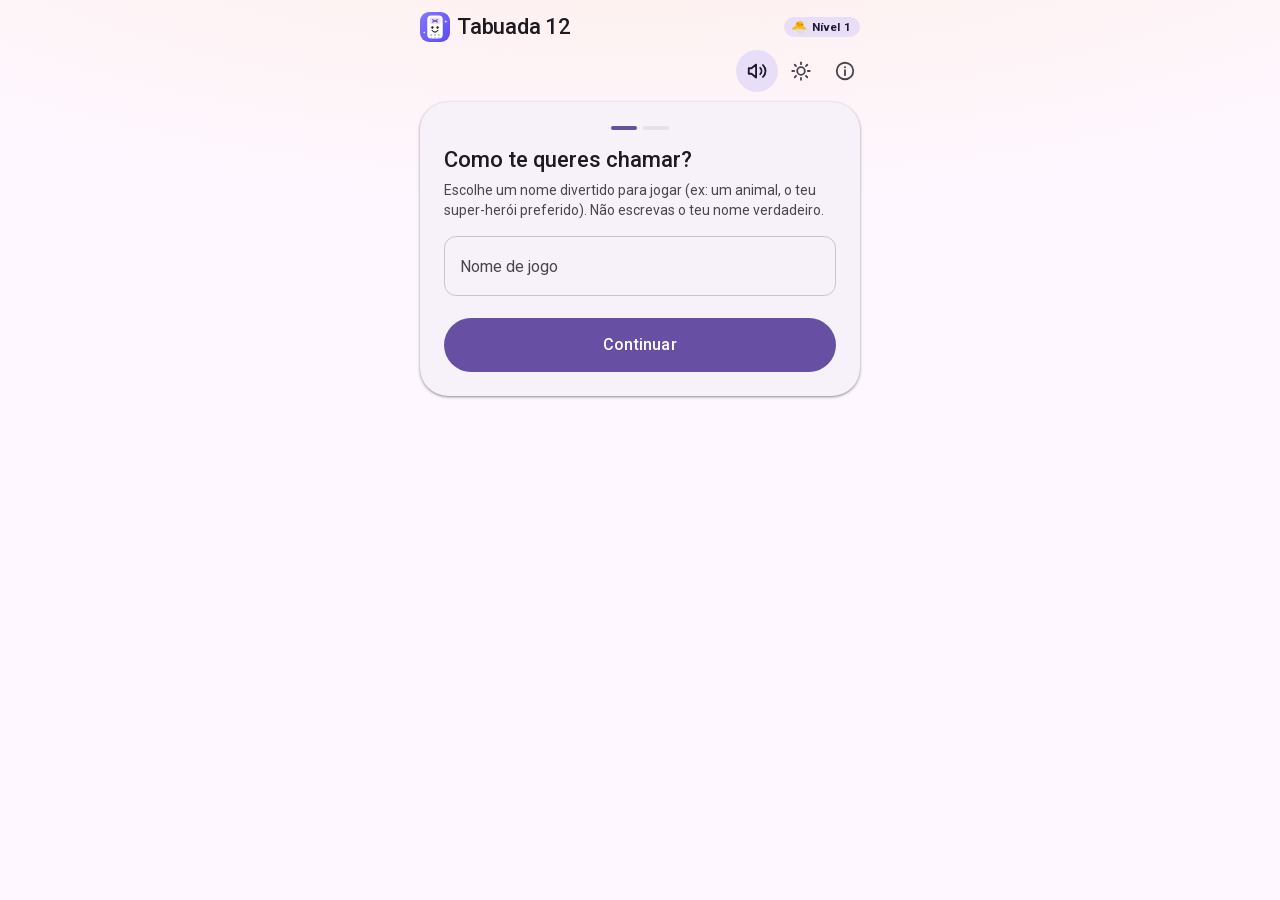
==== commit f803797f: "Fix three ARIA defects and self-host the typeface Audit against the Web Interface Guidelines found t" ====
--- a/index.html
+++ b/index.html
@@ -14,9 +14,7 @@
   <meta name="apple-mobile-web-app-status-bar-style" content="default">
   <meta name="apple-mobile-web-app-title" content="Tabuada 12">
   <meta name="mobile-web-app-capable" content="yes">
-  <link rel="preconnect" href="https://fonts.googleapis.com">
-  <link rel="preconnect" href="https://fonts.gstatic.com" crossorigin>
-  <link href="https://fonts.googleapis.com/css2?family=Roboto:wght@400;500;700&display=swap" rel="stylesheet">
+  <link rel="preload" href="assets/fonts/roboto-latin.woff2" as="font" type="font/woff2" crossorigin>
   <link rel="stylesheet" href="styles.css">
   <script>
     (function () {
@@ -40,7 +38,7 @@
           <img src="assets/icon.svg" alt="" width="30" height="30">
         </div>
         <h1 class="brand-title">Tabuada 12</h1>
-        <span class="level-badge" id="levelBadge" aria-live="polite">
+        <span class="level-badge" id="levelBadge">
           <span class="level-emoji" id="levelEmoji" aria-hidden="true">🐣</span>
           <span class="level-text" id="levelText">Nível 1</span>
         </span>
@@ -103,7 +101,7 @@
             <input id="nameInput" class="field-input" type="text" name="alcunha" placeholder=" " maxlength="20" autocomplete="off" autocapitalize="words" spellcheck="false" enterkeyhint="next" aria-describedby="nameError">
             <label class="field-label" for="nameInput">Nome de jogo</label>
           </div>
-          <p class="field-error" id="nameError" role="alert" hidden>Escreve um nome de jogo para continuar.</p>
+          <p class="field-error" id="nameError" hidden>Escreve um nome de jogo para continuar.</p>
           <button class="next-button spaced" type="submit">Continuar</button>
         </form>
       </div>
@@ -138,7 +136,7 @@
     <section id="game" hidden>
       <section class="stats" aria-label="Estatísticas da sessão">
         <div class="stat stat--time stat--static">
-          <span class="stat-value" id="statTime" aria-label="Tempo de jogo">0:00</span>
+          <span class="stat-value" id="statTime" aria-label="Tempo restante">0:00</span>
           <span class="stat-label">Tempo</span>
         </div>
         <button class="stat stat--correct" id="statCorrectBtn" type="button" aria-haspopup="dialog">
@@ -261,7 +259,7 @@
       <p class="about-note" id="bestNote" hidden>
         Cada sessão conta uma vez, com a melhor série que alcançaste nela.
         A série são os acertos seguidos à primeira tentativa. A linha marcada
-        "agora" é a sessão em curso.
+        “agora” é a sessão em curso.
       </p>
     </div>
     <form method="dialog" class="sheet-actions">
@@ -286,7 +284,8 @@
           <li>Não há contas, nem servidores, nem base de dados.</li>
           <li>O nome de jogo, o mascote e o progresso ficam guardados no teu navegador.</li>
           <li>Não há análises, publicidade, rastreadores nem scripts de terceiros.</li>
-          <li>O único pedido externo é a tipografia Roboto, ao Google Fonts, que não recebe dados teus.</li>
+          <li>A tipografia Roboto é servida pelo próprio site, não pelo Google.</li>
+          <li>Não há qualquer pedido a serviços externos.</li>
         </ul>
         <p class="about-note">
           O nome de jogo e o mascote ficam guardados durante 1 ano; o progresso
@@ -311,7 +310,8 @@
             <strong>Fluent Emoji</strong> — mascotes da Microsoft, licença MIT.
           </li>
           <li>
-            <strong>Roboto</strong> — tipografia da Google, licença Apache 2.0.
+            <strong>Roboto</strong> — tipografia do Roboto Project Authors,
+            licença SIL Open Font License 1.1.
           </li>
           <li>
             <strong>Material Design 3</strong> — sistema visual da Google,
--- a/styles.css
+++ b/styles.css
@@ -1,3 +1,14 @@
+@font-face {
+  font-family: "Roboto";
+  font-style: normal;
+  font-weight: 100 900;
+  font-display: swap;
+  src: url("assets/fonts/roboto-latin.woff2") format("woff2");
+  unicode-range: U+0000-00FF, U+0131, U+0152-0153, U+02BB-02BC, U+02C6, U+02DA,
+    U+02DC, U+0304, U+0308, U+0329, U+2000-206F, U+20AC, U+2122, U+2191, U+2193,
+    U+2212, U+2215, U+FEFF, U+FFFD;
+}
+
 :root {
   color-scheme: light;
 
@@ -135,8 +146,8 @@
   align-items: center;
   gap: 7px;
   min-width: 0;
-  max-width: 100%;
-  flex-wrap: wrap;
+  width: 100%;
+  flex-wrap: nowrap;
 }
 
 .brand-mark {
@@ -166,10 +177,6 @@
   overflow: hidden;
   text-overflow: ellipsis;
 }
-
-.brand { justify-content: flex-start; }
-
-.level-badge { margin-left: auto; }
 
 .top-actions {
   display: flex;
@@ -1143,6 +1150,8 @@
   display: inline-flex;
   align-items: center;
   gap: 4px;
+  flex: 0 0 auto;
+  margin-left: auto;
   padding: 3px 9px 3px 7px;
   border-radius: 999px;
   background: var(--md-secondary-container);
